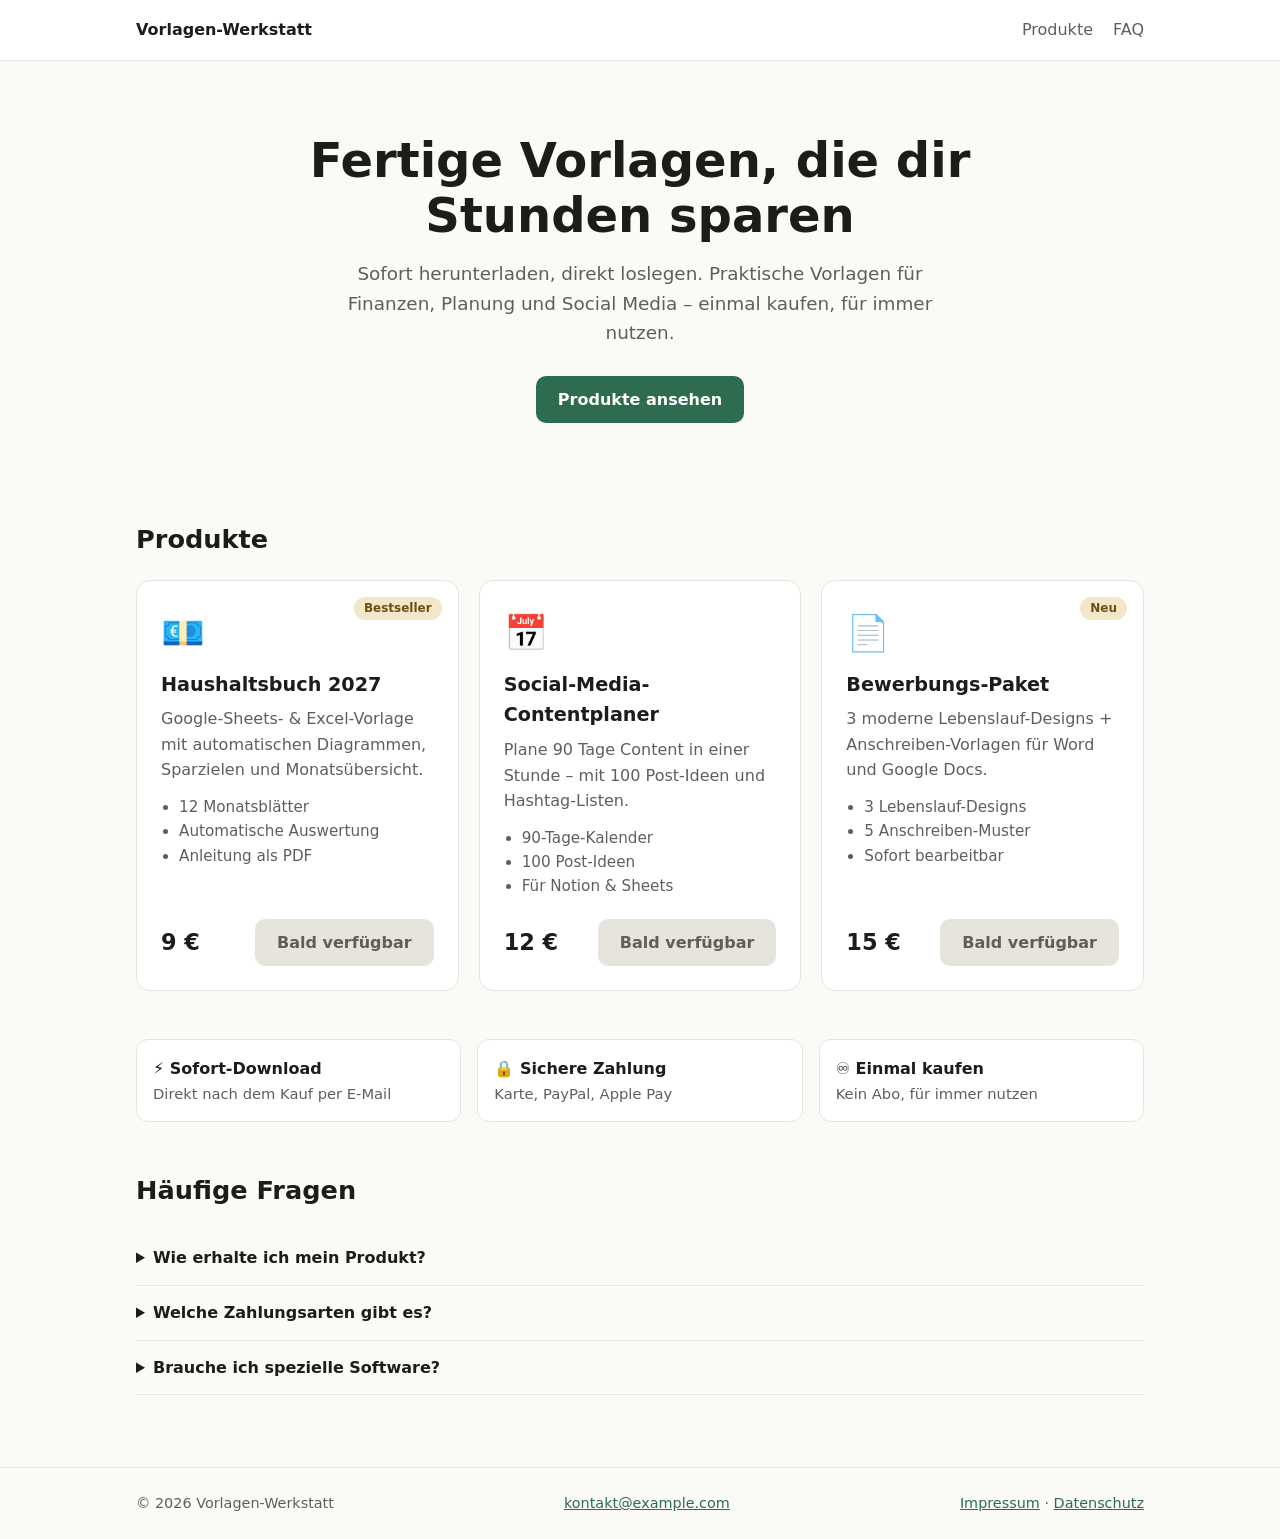
==== index.html @ 419aa128 "Digitalen Vorlagen-Shop mit Start-Anleitung anlegen Statische Verkaufsseite für digitale Produkte, k" ====
<!doctype html>
<html lang="de">
<head>
  <meta charset="utf-8">
  <meta name="viewport" content="width=device-width, initial-scale=1">
  <title>Shop</title>
  <meta name="description" content="Digitale Vorlagen zum Sofort-Download.">
  <link rel="stylesheet" href="assets/style.css">
</head>
<body>
  <header class="topbar">
    <div class="wrap topbar-inner">
      <a class="logo" href="./" data-shop="name">Shop</a>
      <nav><a href="#produkte">Produkte</a><a href="#faq">FAQ</a></nav>
    </div>
  </header>

  <main>
    <section class="hero">
      <div class="wrap">
        <h1 data-shop="headline"></h1>
        <p class="lead" data-shop="subline"></p>
        <a class="btn btn-primary" href="#produkte">Produkte ansehen</a>
      </div>
    </section>

    <section id="produkte" class="wrap">
      <h2>Produkte</h2>
      <div class="grid" id="product-grid"></div>
    </section>

    <section class="wrap trust">
      <div><strong>⚡ Sofort-Download</strong><span>Direkt nach dem Kauf per E-Mail</span></div>
      <div><strong>🔒 Sichere Zahlung</strong><span>Karte, PayPal, Apple Pay</span></div>
      <div><strong>♾️ Einmal kaufen</strong><span>Kein Abo, für immer nutzen</span></div>
    </section>

    <section id="faq" class="wrap">
      <h2>Häufige Fragen</h2>
      <div id="faq-list"></div>
    </section>
  </main>

  <footer class="footer">
    <div class="wrap footer-inner">
      <span>© <span id="year"></span> <span data-shop="name"></span></span>
      <span><a id="mail" href="#"></a></span>
      <span><a href="impressum.html">Impressum</a> · <a href="datenschutz.html">Datenschutz</a></span>
    </div>
  </footer>

  <script src="config.js"></script>
  <script src="assets/app.js"></script>
</body>
</html>
---- assets/style.css ----
:root {
  --bg: #fafaf7;
  --surface: #ffffff;
  --text: #1c1c1a;
  --muted: #5f5f5a;
  --border: #e6e4dc;
  --accent: #2f6b4f;
  --accent-text: #ffffff;
  --badge: #f2e7c9;
  --badge-text: #6b5210;
}
@media (prefers-color-scheme: dark) {
  :root {
    --bg: #141513;
    --surface: #1d1f1c;
    --text: #ecebe6;
    --muted: #a3a29b;
    --border: #2e302c;
    --accent: #6fbf95;
    --accent-text: #0f1a14;
    --badge: #3a3220;
    --badge-text: #f0d68a;
  }
}

* { box-sizing: border-box; }
html { scroll-behavior: smooth; }
body {
  margin: 0;
  background: var(--bg);
  color: var(--text);
  font: 16px/1.6 system-ui, -apple-system, "Segoe UI", Roboto, sans-serif;
}
a { color: var(--accent); }
.wrap { max-width: 1040px; margin: 0 auto; padding: 0 16px; }
.muted { color: var(--muted); }

.topbar { border-bottom: 1px solid var(--border); background: var(--surface); }
.topbar-inner { display: flex; justify-content: space-between; align-items: center; height: 60px; }
.logo { font-weight: 700; text-decoration: none; color: var(--text); }
.topbar nav a { margin-left: 20px; text-decoration: none; color: var(--muted); }

.hero { padding: 72px 0 48px; text-align: center; }
.hero h1 { font-size: clamp(1.9rem, 5vw, 3rem); line-height: 1.15; margin: 0 auto 16px; max-width: 760px; }
.lead { font-size: 1.15rem; color: var(--muted); max-width: 620px; margin: 0 auto 28px; }

h2 { font-size: 1.6rem; margin: 48px 0 20px; }

.grid { display: grid; grid-template-columns: repeat(auto-fill, minmax(280px, 1fr)); gap: 20px; }
.card {
  position: relative;
  display: flex; flex-direction: column;
  background: var(--surface);
  border: 1px solid var(--border);
  border-radius: 14px;
  padding: 24px;
}
.card h3 { margin: 8px 0 6px; font-size: 1.2rem; }
.card p { margin: 0 0 12px; }
.emoji { font-size: 2.2rem; }
.badge {
  position: absolute; top: 16px; right: 16px;
  background: var(--badge); color: var(--badge-text);
  font-size: .75rem; font-weight: 600; padding: 2px 10px; border-radius: 999px;
}
.features { padding-left: 18px; margin: 0 0 20px; color: var(--muted); font-size: .95rem; }
.card-foot { margin-top: auto; display: flex; justify-content: space-between; align-items: center; gap: 12px; }
.price { font-size: 1.4rem; font-weight: 700; }

.btn {
  display: inline-block; padding: 11px 22px; border-radius: 10px;
  font-weight: 600; text-decoration: none; border: 0;
}
.btn-primary { background: var(--accent); color: var(--accent-text); }
.btn-primary:hover { filter: brightness(1.08); }
.btn-disabled { background: var(--border); color: var(--muted); cursor: default; }

.trust {
  display: grid; grid-template-columns: repeat(auto-fit, minmax(200px, 1fr)); gap: 16px;
  margin-top: 48px;
}
.trust div { display: flex; flex-direction: column; padding: 16px; border: 1px solid var(--border); border-radius: 12px; background: var(--surface); }
.trust span { color: var(--muted); font-size: .92rem; }

.faq { border-bottom: 1px solid var(--border); padding: 14px 0; }
.faq summary { cursor: pointer; font-weight: 600; }
.faq p { margin: 8px 0 0; }

.footer { margin-top: 72px; border-top: 1px solid var(--border); padding: 24px 0; color: var(--muted); font-size: .9rem; }
.footer-inner { display: flex; flex-wrap: wrap; justify-content: space-between; gap: 12px; }

.legal { max-width: 760px; padding-top: 32px; padding-bottom: 32px; }
.legal .todo { background: var(--badge); color: var(--badge-text); padding: 1px 6px; border-radius: 4px; }
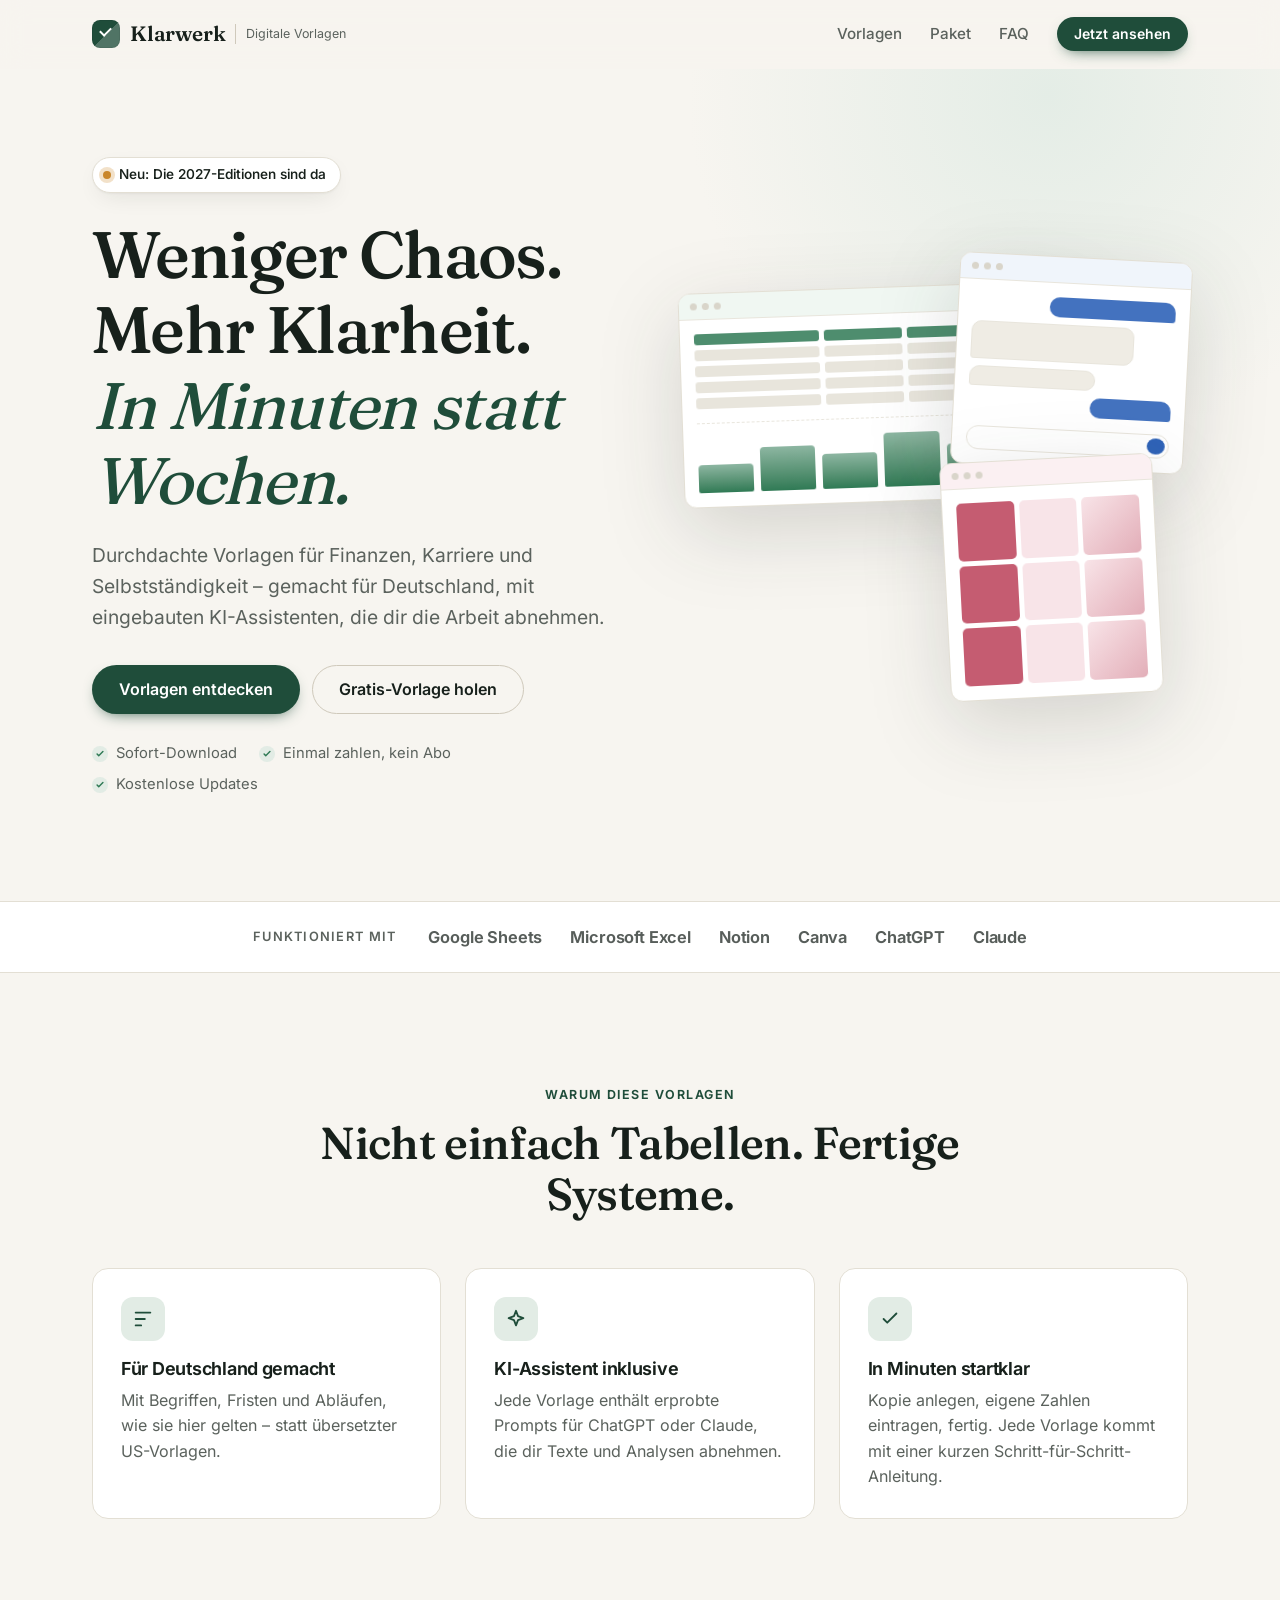
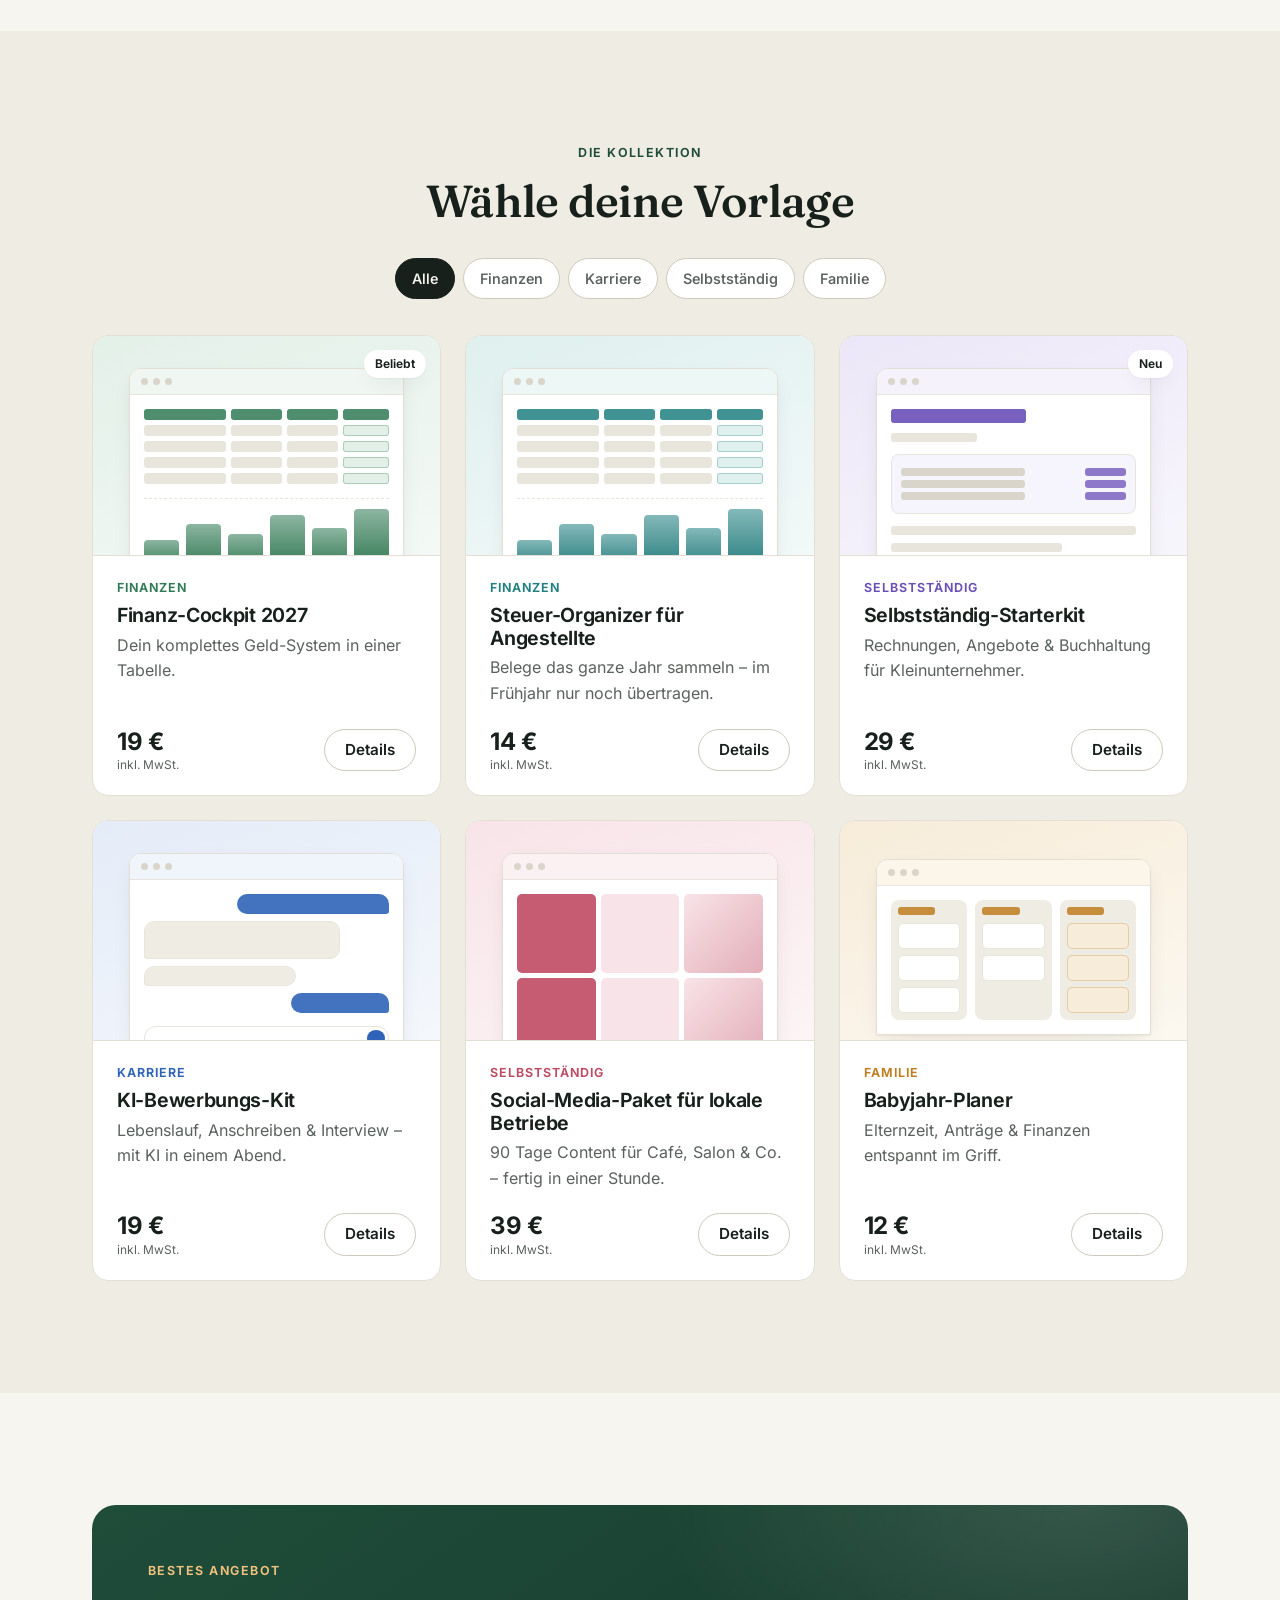
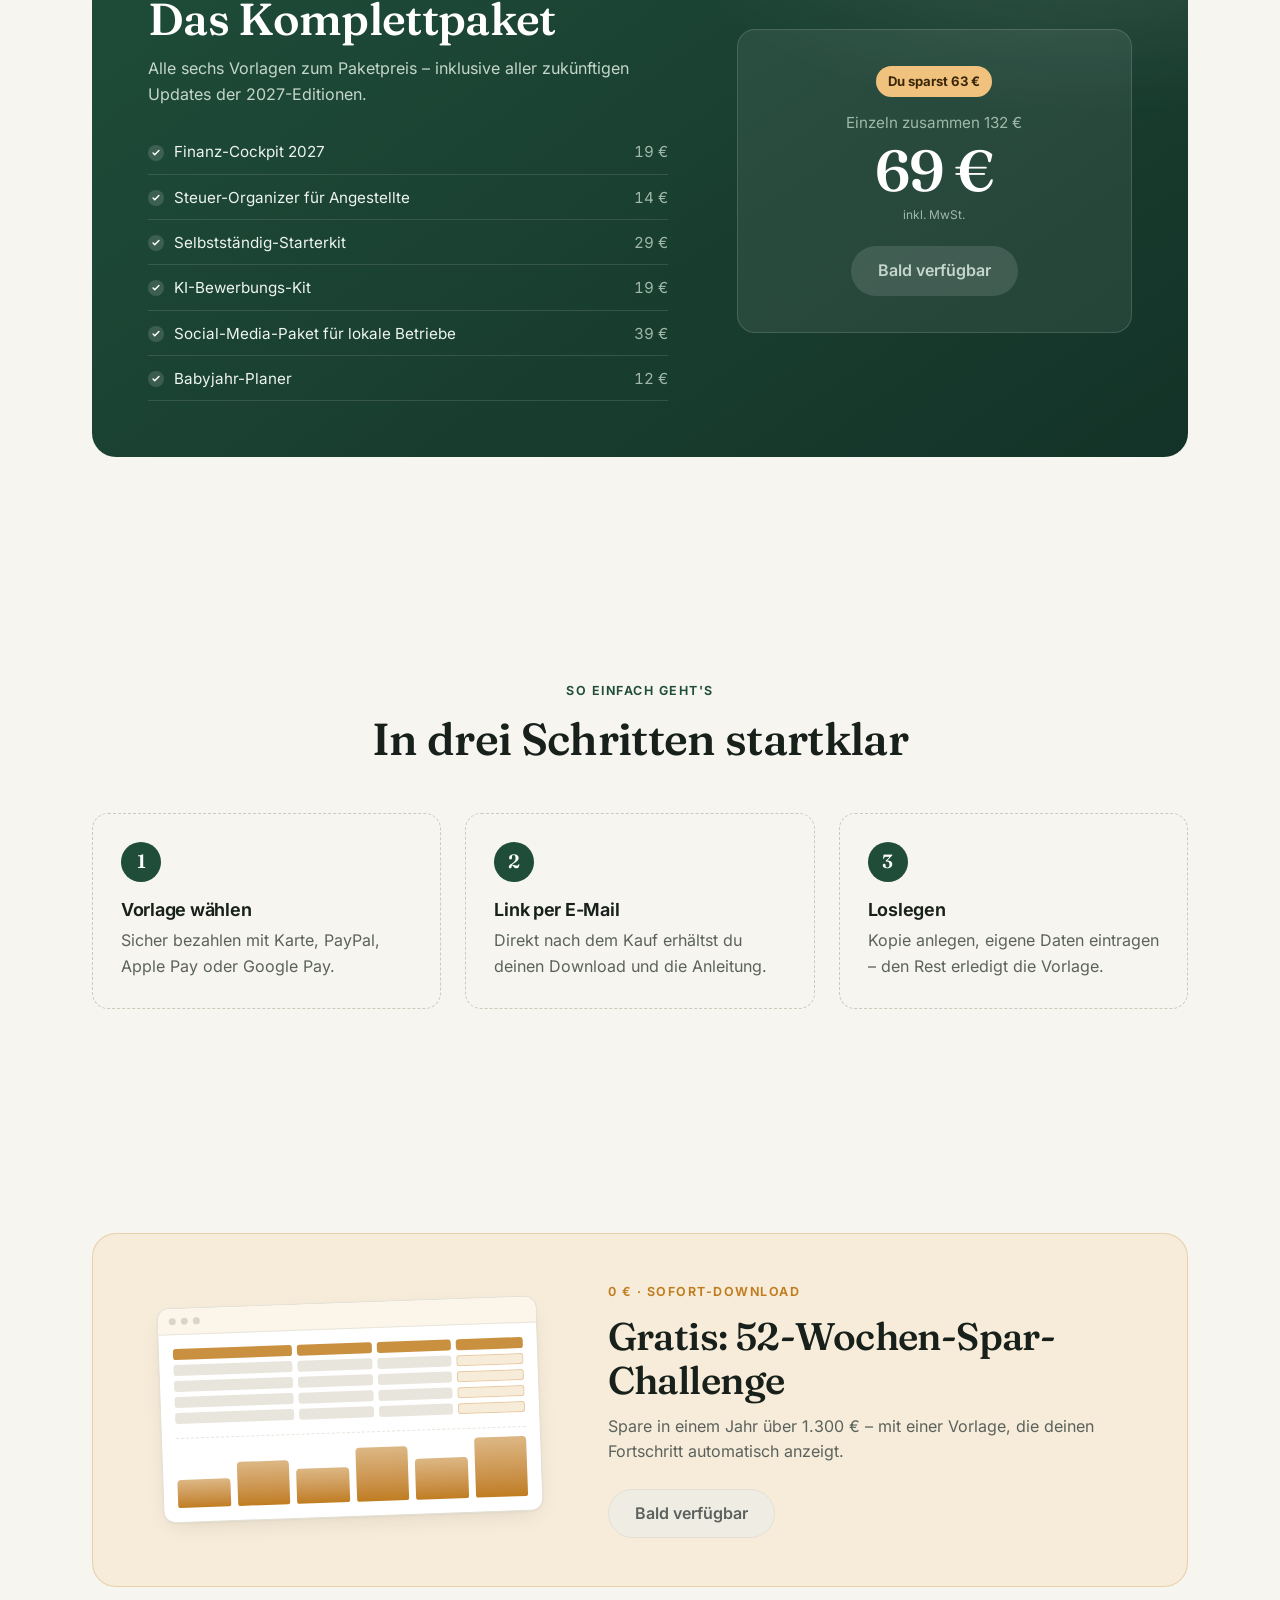
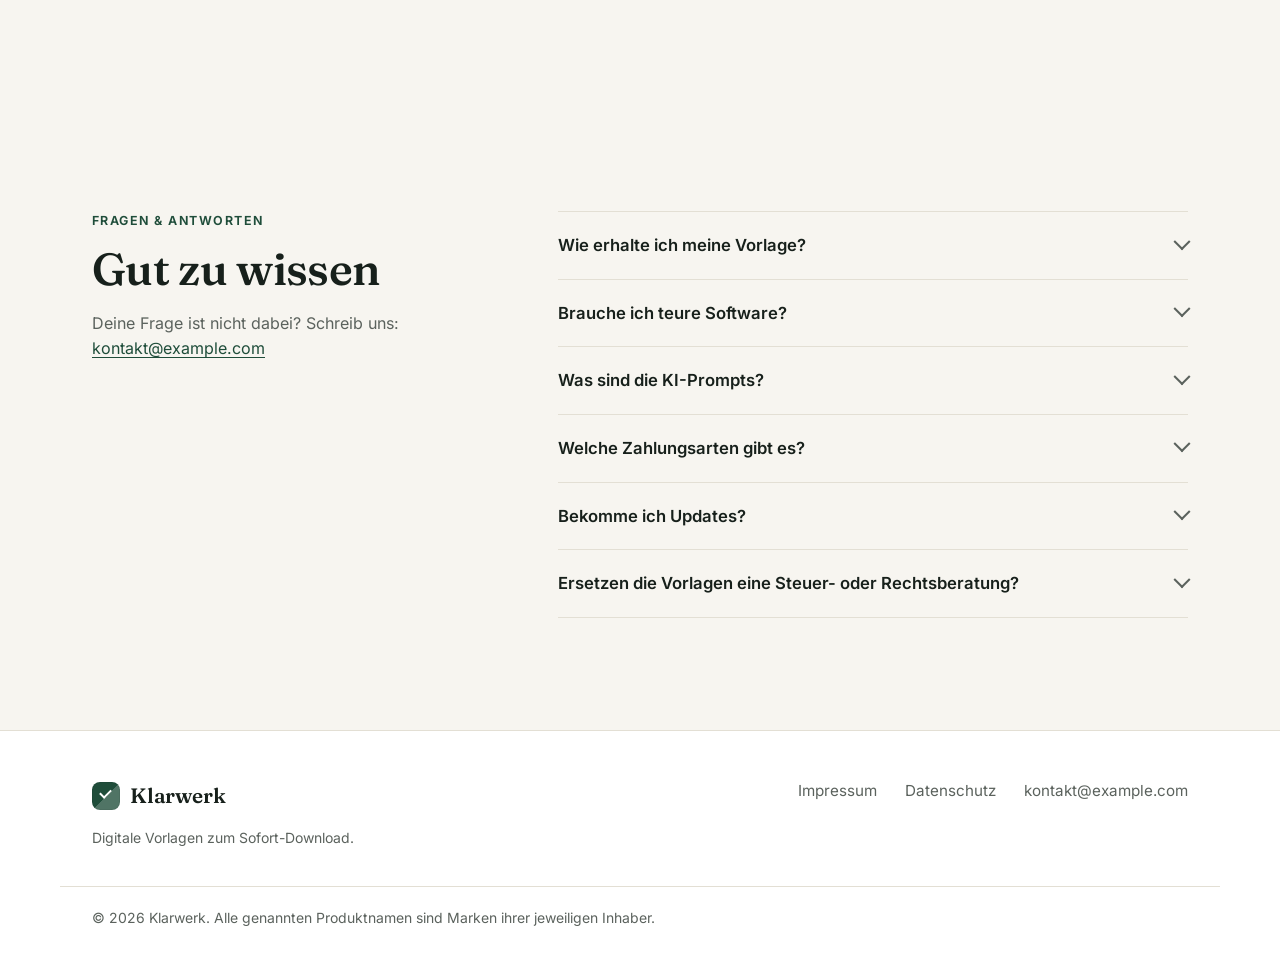
==== commit d2accc70: "Shop professionell überarbeiten, Produktlinie und Marketingstrategie ergänzen - Neues Design: eigene" ====
--- a/index.html
+++ b/index.html
@@ -3,51 +3,192 @@
 <head>
   <meta charset="utf-8">
   <meta name="viewport" content="width=device-width, initial-scale=1">
-  <title>Shop</title>
-  <meta name="description" content="Digitale Vorlagen zum Sofort-Download.">
+  <title>Klarwerk – Digitale Vorlagen</title>
+  <meta name="description" content="Durchdachte digitale Vorlagen für Finanzen, Karriere und Selbstständigkeit – gemacht für Deutschland, mit eingebauten KI-Assistenten. Sofort-Download.">
+  <meta name="theme-color" content="#1f4d3a">
+  <link rel="icon" href="assets/favicon.svg" type="image/svg+xml">
+  <link rel="preload" href="assets/fonts/inter.woff2" as="font" type="font/woff2" crossorigin>
+  <link rel="preload" href="assets/fonts/fraunces.woff2" as="font" type="font/woff2" crossorigin>
   <link rel="stylesheet" href="assets/style.css">
 </head>
 <body>
-  <header class="topbar">
+  <div id="config-error" class="config-error" hidden>
+    <strong>Hinweis:</strong> In <code>config.js</code> ist ein Tippfehler (z.&nbsp;B. ein fehlendes Komma oder Anführungszeichen).
+    Öffne die Datei und prüfe die zuletzt geänderte Stelle.
+  </div>
+
+  <header class="topbar" id="top">
     <div class="wrap topbar-inner">
-      <a class="logo" href="./" data-shop="name">Shop</a>
-      <nav><a href="#produkte">Produkte</a><a href="#faq">FAQ</a></nav>
+      <a class="brand" href="./">
+        <span class="brand-mark" aria-hidden="true"></span>
+        <span class="brand-name" data-shop="name">Shop</span>
+        <span class="brand-tag" data-shop="tagline"></span>
+      </a>
+      <nav class="nav" aria-label="Hauptnavigation">
+        <a href="#produkte">Vorlagen</a>
+        <a href="#paket">Paket</a>
+        <a href="#faq">FAQ</a>
+        <a class="btn btn-small btn-primary" href="#produkte">Jetzt ansehen</a>
+      </nav>
     </div>
   </header>
 
   <main>
+    <!-- Startbereich -->
     <section class="hero">
-      <div class="wrap">
-        <h1 data-shop="headline"></h1>
-        <p class="lead" data-shop="subline"></p>
-        <a class="btn btn-primary" href="#produkte">Produkte ansehen</a>
+      <div class="wrap hero-grid">
+        <div class="hero-copy">
+          <p class="eyebrow" id="hero-eyebrow"></p>
+          <h1><span id="hero-headline"></span> <em id="hero-accent"></em></h1>
+          <p class="lead" id="hero-subline"></p>
+          <div class="hero-ctas">
+            <a class="btn btn-primary btn-large" href="#produkte" id="hero-cta1"></a>
+            <a class="btn btn-ghost btn-large" href="#gratis" id="hero-cta2"></a>
+          </div>
+          <ul class="hero-points">
+            <li>Sofort-Download</li>
+            <li>Einmal zahlen, kein Abo</li>
+            <li>Kostenlose Updates</li>
+          </ul>
+        </div>
+        <div class="hero-visual" aria-hidden="true">
+          <div class="float float-a" data-mockup="sheet" data-color="green"></div>
+          <div class="float float-b" data-mockup="chat" data-color="blue"></div>
+          <div class="float float-c" data-mockup="social" data-color="rose"></div>
+        </div>
       </div>
     </section>
 
-    <section id="produkte" class="wrap">
-      <h2>Produkte</h2>
-      <div class="grid" id="product-grid"></div>
+    <!-- Funktioniert mit -->
+    <section class="works" aria-label="Kompatibilität">
+      <div class="wrap works-inner">
+        <span class="works-label">Funktioniert mit</span>
+        <ul class="works-list" id="works-list"></ul>
+      </div>
     </section>
 
-    <section class="wrap trust">
-      <div><strong>⚡ Sofort-Download</strong><span>Direkt nach dem Kauf per E-Mail</span></div>
-      <div><strong>🔒 Sichere Zahlung</strong><span>Karte, PayPal, Apple Pay</span></div>
-      <div><strong>♾️ Einmal kaufen</strong><span>Kein Abo, für immer nutzen</span></div>
+    <!-- Vorteile -->
+    <section class="section">
+      <div class="wrap">
+        <div class="section-head">
+          <p class="kicker">Warum diese Vorlagen</p>
+          <h2>Nicht einfach Tabellen. Fertige Systeme.</h2>
+        </div>
+        <div class="benefits">
+          <article class="benefit">
+            <div class="benefit-icon" aria-hidden="true">
+              <svg viewBox="0 0 24 24"><path d="M4 5h16M4 12h10M4 19h6" /></svg>
+            </div>
+            <h3>Für Deutschland gemacht</h3>
+            <p>Mit Begriffen, Fristen und Abläufen, wie sie hier gelten – statt übersetzter US-Vorlagen.</p>
+          </article>
+          <article class="benefit">
+            <div class="benefit-icon" aria-hidden="true">
+              <svg viewBox="0 0 24 24"><path d="M12 3l2.2 5.8L20 11l-5.8 2.2L12 19l-2.2-5.8L4 11l5.8-2.2z" /></svg>
+            </div>
+            <h3>KI-Assistent inklusive</h3>
+            <p>Jede Vorlage enthält erprobte Prompts für ChatGPT oder Claude, die dir Texte und Analysen abnehmen.</p>
+          </article>
+          <article class="benefit">
+            <div class="benefit-icon" aria-hidden="true">
+              <svg viewBox="0 0 24 24"><path d="M5 12l4 4L19 6" /></svg>
+            </div>
+            <h3>In Minuten startklar</h3>
+            <p>Kopie anlegen, eigene Zahlen eintragen, fertig. Jede Vorlage kommt mit einer kurzen Schritt-für-Schritt-Anleitung.</p>
+          </article>
+        </div>
+      </div>
     </section>
 
-    <section id="faq" class="wrap">
-      <h2>Häufige Fragen</h2>
-      <div id="faq-list"></div>
+    <!-- Produkte -->
+    <section class="section section-alt" id="produkte">
+      <div class="wrap">
+        <div class="section-head">
+          <p class="kicker">Die Kollektion</p>
+          <h2>Wähle deine Vorlage</h2>
+        </div>
+        <div class="filters" id="filters" role="tablist" aria-label="Kategorien"></div>
+        <div class="products" id="product-grid"></div>
+      </div>
+    </section>
+
+    <!-- Paket -->
+    <section class="section" id="paket">
+      <div class="wrap">
+        <div class="bundle" id="bundle"></div>
+      </div>
+    </section>
+
+    <!-- So funktioniert's -->
+    <section class="section">
+      <div class="wrap">
+        <div class="section-head">
+          <p class="kicker">So einfach geht's</p>
+          <h2>In drei Schritten startklar</h2>
+        </div>
+        <ol class="steps">
+          <li><span class="step-num">1</span><h3>Vorlage wählen</h3><p>Sicher bezahlen mit Karte, PayPal, Apple Pay oder Google Pay.</p></li>
+          <li><span class="step-num">2</span><h3>Link per E-Mail</h3><p>Direkt nach dem Kauf erhältst du deinen Download und die Anleitung.</p></li>
+          <li><span class="step-num">3</span><h3>Loslegen</h3><p>Kopie anlegen, eigene Daten eintragen – den Rest erledigt die Vorlage.</p></li>
+        </ol>
+      </div>
+    </section>
+
+    <!-- Kundenstimmen (nur sichtbar, wenn welche eingetragen sind) -->
+    <section class="section section-alt" id="stimmen" hidden>
+      <div class="wrap">
+        <div class="section-head">
+          <p class="kicker">Kundenstimmen</p>
+          <h2>Was Käuferinnen und Käufer sagen</h2>
+        </div>
+        <div class="testimonials" id="testimonials"></div>
+      </div>
+    </section>
+
+    <!-- Gratis-Vorlage -->
+    <section class="section" id="gratis">
+      <div class="wrap">
+        <div class="freebie" id="freebie"></div>
+      </div>
+    </section>
+
+    <!-- FAQ -->
+    <section class="section" id="faq">
+      <div class="wrap faq-wrap">
+        <div class="section-head section-head-left">
+          <p class="kicker">Fragen & Antworten</p>
+          <h2>Gut zu wissen</h2>
+          <p class="muted">Deine Frage ist nicht dabei? Schreib uns: <a class="mail-link" href="#"></a></p>
+        </div>
+        <div class="faq-list" id="faq-list"></div>
+      </div>
     </section>
   </main>
 
   <footer class="footer">
     <div class="wrap footer-inner">
-      <span>© <span id="year"></span> <span data-shop="name"></span></span>
-      <span><a id="mail" href="#"></a></span>
-      <span><a href="impressum.html">Impressum</a> · <a href="datenschutz.html">Datenschutz</a></span>
+      <div>
+        <a class="brand" href="./">
+          <span class="brand-mark" aria-hidden="true"></span>
+          <span class="brand-name" data-shop="name"></span>
+        </a>
+        <p class="muted small">Digitale Vorlagen zum Sofort-Download.</p>
+      </div>
+      <nav class="footer-links" aria-label="Rechtliches">
+        <a href="impressum.html">Impressum</a>
+        <a href="datenschutz.html">Datenschutz</a>
+        <a class="mail-link" href="#"></a>
+      </nav>
+    </div>
+    <div class="wrap footer-bottom small muted">
+      © <span id="year"></span> <span data-shop="name"></span>. Alle genannten Produktnamen sind Marken ihrer jeweiligen Inhaber.
     </div>
   </footer>
+
+  <!-- Produktdetails -->
+  <dialog class="modal" id="modal" aria-labelledby="modal-title">
+    <div class="modal-inner" id="modal-content"></div>
+  </dialog>
 
   <script src="config.js"></script>
   <script src="assets/app.js"></script>
--- a/assets/style.css
+++ b/assets/style.css
@@ -1,93 +1,587 @@
+/* ============================================================
+   Schriften (lokal eingebunden – keine Verbindung zu Google)
+   ============================================================ */
+@font-face {
+  font-family: "Inter";
+  src: url("fonts/inter.woff2") format("woff2");
+  font-weight: 100 900;
+  font-style: normal;
+  font-display: swap;
+}
+@font-face {
+  font-family: "Fraunces";
+  src: url("fonts/fraunces.woff2") format("woff2");
+  font-weight: 100 900;
+  font-style: normal;
+  font-display: swap;
+}
+
+/* ============================================================
+   Farben
+   ============================================================ */
 :root {
-  --bg: #fafaf7;
+  --bg: #f7f5f0;
+  --bg-alt: #efece4;
   --surface: #ffffff;
-  --text: #1c1c1a;
-  --muted: #5f5f5a;
-  --border: #e6e4dc;
-  --accent: #2f6b4f;
+  --text: #17201b;
+  --muted: #5b625d;
+  --border: #e3dfd4;
+  --border-strong: #cfc9bb;
+  --accent: #1f4d3a;
+  --accent-hover: #173c2d;
   --accent-text: #ffffff;
-  --badge: #f2e7c9;
-  --badge-text: #6b5210;
-}
+  --accent-soft: #e2ece5;
+  --highlight: #c9862b;
+  --shadow: 0 1px 2px rgba(23, 32, 27, .04), 0 8px 24px -8px rgba(23, 32, 27, .12);
+  --shadow-lg: 0 2px 4px rgba(23, 32, 27, .04), 0 24px 48px -16px rgba(23, 32, 27, .22);
+  --radius: 16px;
+  --radius-sm: 10px;
+  --mock-bg: #ffffff;
+  --mock-line: #e8e5dc;
+  --mock-ink: #d9d5ca;
+
+  --green: #2f7a55;   --green-soft: #e3f0e8;
+  --blue: #2f63b8;    --blue-soft: #e4ecf8;
+  --amber: #c07d1f;   --amber-soft: #f7ecd9;
+  --rose: #bf4b62;    --rose-soft: #f8e4e8;
+  --violet: #6a4fb8;  --violet-soft: #ece7f8;
+  --teal: #1f7f80;    --teal-soft: #dff0ef;
+
+  color-scheme: light;
+}
+
 @media (prefers-color-scheme: dark) {
   :root {
-    --bg: #141513;
-    --surface: #1d1f1c;
-    --text: #ecebe6;
-    --muted: #a3a29b;
-    --border: #2e302c;
-    --accent: #6fbf95;
-    --accent-text: #0f1a14;
-    --badge: #3a3220;
-    --badge-text: #f0d68a;
+    --bg: #111513;
+    --bg-alt: #161b18;
+    --surface: #1b211e;
+    --text: #ebeee9;
+    --muted: #a2aaa4;
+    --border: #2a322d;
+    --border-strong: #3a443e;
+    --accent: #7cc9a0;
+    --accent-hover: #95d6b2;
+    --accent-text: #0d1a13;
+    --accent-soft: #1f2e26;
+    --highlight: #e0a650;
+    --shadow: 0 1px 2px rgba(0, 0, 0, .3), 0 8px 24px -8px rgba(0, 0, 0, .5);
+    --shadow-lg: 0 2px 4px rgba(0, 0, 0, .3), 0 24px 48px -16px rgba(0, 0, 0, .7);
+    --mock-bg: #222925;
+    --mock-line: #2f3833;
+    --mock-ink: #3b4640;
+
+    --green: #6cc497;   --green-soft: #1d2e25;
+    --blue: #7da6ec;    --blue-soft: #1c2536;
+    --amber: #e3ad5c;   --amber-soft: #302717;
+    --rose: #eb8c9f;    --rose-soft: #341f24;
+    --violet: #a894ea;  --violet-soft: #26203a;
+    --teal: #6cc9c9;    --teal-soft: #19302f;
+
+    color-scheme: dark;
   }
 }
 
-* { box-sizing: border-box; }
-html { scroll-behavior: smooth; }
+.c-green  { --c: var(--green);  --c-soft: var(--green-soft); }
+.c-blue   { --c: var(--blue);   --c-soft: var(--blue-soft); }
+.c-amber  { --c: var(--amber);  --c-soft: var(--amber-soft); }
+.c-rose   { --c: var(--rose);   --c-soft: var(--rose-soft); }
+.c-violet { --c: var(--violet); --c-soft: var(--violet-soft); }
+.c-teal   { --c: var(--teal);   --c-soft: var(--teal-soft); }
+
+/* ============================================================
+   Grundlagen
+   ============================================================ */
+*, *::before, *::after { box-sizing: border-box; }
+html { scroll-behavior: smooth; scroll-padding-top: 80px; -webkit-text-size-adjust: 100%; }
 body {
   margin: 0;
   background: var(--bg);
   color: var(--text);
-  font: 16px/1.6 system-ui, -apple-system, "Segoe UI", Roboto, sans-serif;
-}
-a { color: var(--accent); }
-.wrap { max-width: 1040px; margin: 0 auto; padding: 0 16px; }
+  font-family: "Inter", system-ui, -apple-system, "Segoe UI", Roboto, sans-serif;
+  font-size: 16px;
+  line-height: 1.6;
+  -webkit-font-smoothing: antialiased;
+  text-rendering: optimizeLegibility;
+}
+h1, h2, h3 { line-height: 1.15; margin: 0; letter-spacing: -0.015em; }
+h1, h2 { font-family: "Fraunces", Georgia, "Times New Roman", serif; font-weight: 560; }
+h3 { font-size: 1.12rem; font-weight: 650; }
+p { margin: 0; }
+a { color: var(--accent); text-underline-offset: 3px; }
+img, svg { display: block; max-width: 100%; }
+button { font: inherit; color: inherit; }
+[hidden] { display: none !important; }
+:focus-visible { outline: 2px solid var(--accent); outline-offset: 3px; border-radius: 6px; }
+
+.wrap { width: 100%; max-width: 1160px; margin: 0 auto; padding: 0 16px; }
+@media (min-width: 720px) { .wrap { padding: 0 32px; } }
 .muted { color: var(--muted); }
-
-.topbar { border-bottom: 1px solid var(--border); background: var(--surface); }
-.topbar-inner { display: flex; justify-content: space-between; align-items: center; height: 60px; }
-.logo { font-weight: 700; text-decoration: none; color: var(--text); }
-.topbar nav a { margin-left: 20px; text-decoration: none; color: var(--muted); }
-
-.hero { padding: 72px 0 48px; text-align: center; }
-.hero h1 { font-size: clamp(1.9rem, 5vw, 3rem); line-height: 1.15; margin: 0 auto 16px; max-width: 760px; }
-.lead { font-size: 1.15rem; color: var(--muted); max-width: 620px; margin: 0 auto 28px; }
-
-h2 { font-size: 1.6rem; margin: 48px 0 20px; }
-
-.grid { display: grid; grid-template-columns: repeat(auto-fill, minmax(280px, 1fr)); gap: 20px; }
-.card {
+.small { font-size: .875rem; }
+
+.kicker {
+  font-size: .78rem;
+  font-weight: 650;
+  letter-spacing: .12em;
+  text-transform: uppercase;
+  color: var(--accent);
+  margin-bottom: 12px;
+}
+
+/* ============================================================
+   Buttons
+   ============================================================ */
+.btn {
+  display: inline-flex;
+  align-items: center;
+  justify-content: center;
+  gap: 8px;
+  padding: 11px 20px;
+  border-radius: 999px;
+  border: 1px solid transparent;
+  font-weight: 600;
+  font-size: .95rem;
+  line-height: 1.2;
+  text-decoration: none;
+  cursor: pointer;
+  white-space: nowrap;
+  transition: background-color .15s, border-color .15s, transform .15s, box-shadow .15s;
+}
+.btn-small { padding: 8px 16px; font-size: .875rem; }
+.btn-large { padding: 14px 26px; font-size: 1rem; }
+.btn-primary { background: var(--accent); color: var(--accent-text); box-shadow: 0 6px 16px -8px var(--accent); }
+.btn-primary:hover { background: var(--accent-hover); transform: translateY(-1px); }
+.btn-ghost { background: transparent; color: var(--text); border-color: var(--border-strong); }
+.btn-ghost:hover { border-color: var(--text); }
+.btn-light { background: #ffffff; color: #173c2d; }
+.btn-light:hover { background: #f1f5f2; transform: translateY(-1px); }
+.btn-disabled { background: var(--bg-alt); color: var(--muted); border-color: var(--border); cursor: not-allowed; box-shadow: none; }
+
+/* ============================================================
+   Hinweis bei Tippfehler in config.js
+   ============================================================ */
+.config-error {
+  background: #fdecec;
+  color: #7a1c1c;
+  border-bottom: 1px solid #f2b8b8;
+  padding: 12px 16px;
+  font-size: .92rem;
+  text-align: center;
+}
+.config-error ul { text-align: left; max-width: 720px; margin: 8px auto 0; }
+
+/* ============================================================
+   Kopfzeile
+   ============================================================ */
+.topbar {
+  position: sticky;
+  top: 0;
+  z-index: 20;
+  background: color-mix(in srgb, var(--bg) 82%, transparent);
+  -webkit-backdrop-filter: saturate(1.4) blur(14px);
+  backdrop-filter: saturate(1.4) blur(14px);
+  border-bottom: 1px solid transparent;
+  transition: border-color .2s;
+}
+.topbar.scrolled { border-bottom-color: var(--border); }
+.topbar-inner { display: flex; align-items: center; justify-content: space-between; height: 68px; gap: 16px; }
+
+.brand { display: inline-flex; align-items: center; gap: 10px; text-decoration: none; color: var(--text); min-width: 0; }
+.brand-mark {
+  width: 28px; height: 28px; flex: none;
+  border-radius: 8px;
+  background:
+    linear-gradient(135deg, transparent 50%, rgba(255,255,255,.22) 50%),
+    var(--accent);
+  box-shadow: inset 0 0 0 1px rgba(0,0,0,.06);
   position: relative;
+}
+.brand-mark::after {
+  content: "";
+  position: absolute; left: 8px; top: 7px;
+  width: 11px; height: 7px;
+  border-left: 2.5px solid var(--accent-text);
+  border-bottom: 2.5px solid var(--accent-text);
+  transform: rotate(-45deg);
+}
+.brand-name { font-family: "Fraunces", Georgia, serif; font-size: 1.3rem; font-weight: 600; letter-spacing: -0.01em; }
+.brand-tag {
+  font-size: .78rem; color: var(--muted);
+  padding-left: 10px; border-left: 1px solid var(--border-strong);
+  white-space: nowrap;
+}
+
+.nav { display: flex; align-items: center; gap: 28px; }
+.nav a:not(.btn) { color: var(--muted); text-decoration: none; font-weight: 500; font-size: .95rem; }
+.nav a:not(.btn):hover { color: var(--text); }
+@media (max-width: 760px) {
+  .nav a:not(.btn), .brand-tag { display: none; }
+}
+
+/* ============================================================
+   Startbereich
+   ============================================================ */
+.hero { position: relative; padding: 56px 0 72px; overflow: hidden; }
+.hero::before {
+  content: "";
+  position: absolute; inset: -40% -10% auto auto;
+  width: 720px; height: 720px;
+  background: radial-gradient(closest-side, var(--accent-soft), transparent);
+  opacity: .9;
+  pointer-events: none;
+}
+.hero-grid { position: relative; display: grid; gap: 48px; align-items: center; }
+@media (min-width: 960px) {
+  .hero { padding: 88px 0 104px; }
+  .hero-grid { grid-template-columns: 1.05fr 1fr; gap: 56px; }
+}
+
+.eyebrow {
+  display: inline-flex; align-items: center; gap: 8px;
+  padding: 6px 14px 6px 10px;
+  border-radius: 999px;
+  background: var(--surface);
+  border: 1px solid var(--border);
+  font-size: .85rem; font-weight: 550;
+  margin-bottom: 24px;
+  box-shadow: var(--shadow);
+}
+.eyebrow::before {
+  content: "";
+  width: 8px; height: 8px; border-radius: 50%;
+  background: var(--highlight);
+  box-shadow: 0 0 0 4px color-mix(in srgb, var(--highlight) 25%, transparent);
+}
+.hero h1 { font-size: clamp(2.4rem, 6.2vw, 4.1rem); font-weight: 540; letter-spacing: -0.025em; }
+.hero h1 em { display: block; font-style: italic; font-weight: 420; color: var(--accent); }
+.lead { font-size: clamp(1.05rem, 1.6vw, 1.2rem); color: var(--muted); margin-top: 22px; max-width: 560px; }
+.hero-ctas { display: flex; flex-wrap: wrap; gap: 12px; margin-top: 32px; }
+.hero-points { display: flex; flex-wrap: wrap; gap: 8px 22px; list-style: none; padding: 0; margin: 28px 0 0; color: var(--muted); font-size: .92rem; }
+.hero-points li { display: inline-flex; align-items: center; gap: 8px; }
+.hero-points li::before {
+  content: "";
+  width: 16px; height: 16px; border-radius: 50%;
+  background: var(--accent-soft) no-repeat center / 10px;
+  background-image: url("data:image/svg+xml,%3Csvg xmlns='http://www.w3.org/2000/svg' viewBox='0 0 24 24' fill='none' stroke='%232f7a55' stroke-width='3.5' stroke-linecap='round' stroke-linejoin='round'%3E%3Cpath d='M5 12l4 4L19 6'/%3E%3C/svg%3E");
+}
+
+.hero-visual { position: relative; height: 380px; }
+@media (min-width: 560px) { .hero-visual { height: 440px; } }
+.float { position: absolute; filter: drop-shadow(0 24px 40px rgba(23, 32, 27, .16)); }
+.float .mock { box-shadow: none; }
+.float-a { left: 0; top: 30px; width: 78%; transform: rotate(-2deg); }
+.float-b { right: 0; top: 0; width: 46%; transform: rotate(3deg); }
+.float-c { right: 6%; bottom: 0; width: 42%; transform: rotate(-3deg); }
+@media (prefers-reduced-motion: no-preference) {
+  .float { animation: bob 7s ease-in-out infinite; }
+  .float-b { animation-delay: -2.3s; }
+  .float-c { animation-delay: -4.6s; }
+  @keyframes bob { 50% { translate: 0 -8px; } }
+}
+
+/* ============================================================
+   Gezeichnete Produktvorschauen
+   ============================================================ */
+.mock {
+  --c: var(--green); --c-soft: var(--green-soft);
+  background: var(--mock-bg);
+  border: 1px solid var(--border);
+  border-radius: 12px;
+  overflow: hidden;
+  box-shadow: var(--shadow);
+  width: 100%;
+}
+.mock.c-green  { --c: var(--green);  --c-soft: var(--green-soft); }
+.mock.c-blue   { --c: var(--blue);   --c-soft: var(--blue-soft); }
+.mock.c-amber  { --c: var(--amber);  --c-soft: var(--amber-soft); }
+.mock.c-rose   { --c: var(--rose);   --c-soft: var(--rose-soft); }
+.mock.c-violet { --c: var(--violet); --c-soft: var(--violet-soft); }
+.mock.c-teal   { --c: var(--teal);   --c-soft: var(--teal-soft); }
+
+.mock-bar { display: flex; gap: 5px; padding: 9px 11px; border-bottom: 1px solid var(--mock-line); background: color-mix(in srgb, var(--c-soft) 55%, var(--mock-bg)); }
+.mock-bar i { width: 7px; height: 7px; border-radius: 50%; background: var(--mock-ink); }
+.mock-body { padding: 14px; }
+
+/* Tabelle */
+.mock-table { display: grid; grid-template-columns: 1.6fr 1fr 1fr .9fr; gap: 5px; }
+.mock-table span { height: 11px; border-radius: 3px; background: var(--mock-line); }
+.mock-table span.head { background: var(--c); opacity: .85; }
+.mock-table span.num { background: var(--c-soft); box-shadow: inset 0 0 0 1px color-mix(in srgb, var(--c) 30%, transparent); }
+.mock-chart { display: flex; align-items: flex-end; gap: 7px; height: 70px; margin-top: 14px; padding-top: 6px; border-top: 1px dashed var(--mock-line); }
+.mock-chart span { flex: 1; border-radius: 4px 4px 2px 2px; background: linear-gradient(to top, var(--c), color-mix(in srgb, var(--c) 55%, var(--mock-bg))); }
+
+/* Dokument */
+.mock-doc .line { height: 9px; border-radius: 3px; background: var(--mock-line); margin-bottom: 8px; }
+.mock-doc .line.title { width: 55%; height: 14px; background: var(--c); opacity: .9; margin-bottom: 10px; }
+.mock-doc .line.short { width: 35%; }
+.mock-doc .line.medium { width: 70%; }
+.mock-doc-box { border: 1px solid var(--mock-line); border-radius: 8px; padding: 9px; margin: 12px 0; background: color-mix(in srgb, var(--c-soft) 45%, var(--mock-bg)); }
+.doc-row { display: flex; justify-content: space-between; gap: 10px; margin: 4px 0; }
+.doc-row span { height: 8px; border-radius: 3px; background: var(--mock-ink); width: 55%; }
+.doc-row span.num { width: 18%; background: var(--c); opacity: .75; }
+
+/* Board */
+.mock-cols { display: grid; grid-template-columns: repeat(3, 1fr); gap: 8px; }
+.mock-cols .col { display: flex; flex-direction: column; gap: 6px; padding: 7px; background: var(--bg-alt); border-radius: 8px; min-height: 120px; }
+.col-head { height: 8px; width: 60%; border-radius: 3px; background: var(--c); opacity: .85; margin-bottom: 2px; }
+.card-mini { height: 26px; border-radius: 5px; background: var(--mock-bg); border: 1px solid var(--mock-line); }
+.card-mini.done { background: var(--c-soft); border-color: color-mix(in srgb, var(--c) 30%, transparent); }
+
+/* Social */
+.mock-grid { display: grid; grid-template-columns: repeat(3, 1fr); gap: 5px; }
+.mock-grid .tile { aspect-ratio: 1; border-radius: 5px; }
+.mock-grid .t0 { background: var(--c); opacity: .9; }
+.mock-grid .t1 { background: var(--c-soft); }
+.mock-grid .t2 { background: linear-gradient(135deg, var(--c-soft), color-mix(in srgb, var(--c) 45%, var(--mock-bg))); }
+
+/* Chat */
+.mock-chat .mock-body { display: flex; flex-direction: column; gap: 7px; }
+.bubble { height: 20px; width: 62%; border-radius: 10px; }
+.bubble.me { align-self: flex-end; background: var(--c); opacity: .9; border-bottom-right-radius: 3px; }
+.bubble.ai { background: var(--bg-alt); border: 1px solid var(--mock-line); border-bottom-left-radius: 3px; }
+.bubble.long { height: 38px; width: 80%; }
+.bubble.short { width: 40%; }
+.chat-input { margin-top: 6px; height: 24px; border-radius: 999px; border: 1px solid var(--mock-line); display: flex; justify-content: flex-end; padding: 3px; }
+.chat-input span { width: 18px; border-radius: 50%; background: var(--c); }
+
+/* ============================================================
+   "Funktioniert mit"
+   ============================================================ */
+.works { border-block: 1px solid var(--border); background: var(--surface); }
+.works-inner { display: flex; flex-wrap: wrap; align-items: center; justify-content: center; gap: 14px 32px; padding-block: 22px; }
+.works-label { font-size: .8rem; font-weight: 600; letter-spacing: .1em; text-transform: uppercase; color: var(--muted); }
+.works-list { display: flex; flex-wrap: wrap; justify-content: center; gap: 10px 28px; list-style: none; margin: 0; padding: 0; }
+.works-list li { font-weight: 650; color: var(--text); opacity: .72; font-size: 1.02rem; letter-spacing: -0.01em; }
+
+/* ============================================================
+   Abschnitte
+   ============================================================ */
+.section { padding: 80px 0; }
+@media (min-width: 960px) { .section { padding: 112px 0; } }
+.section-alt { background: var(--bg-alt); }
+.section-head { max-width: 640px; margin: 0 auto 48px; text-align: center; }
+.section-head h2 { font-size: clamp(1.9rem, 4vw, 2.8rem); }
+.section-head-left { text-align: left; margin: 0; }
+.section-head-left .muted { margin-top: 16px; }
+
+/* Vorteile */
+.benefits { display: grid; gap: 20px; }
+@media (min-width: 820px) { .benefits { grid-template-columns: repeat(3, 1fr); gap: 24px; } }
+.benefit { background: var(--surface); border: 1px solid var(--border); border-radius: var(--radius); padding: 28px; }
+.benefit h3 { margin: 18px 0 8px; }
+.benefit p { color: var(--muted); }
+.benefit-icon { width: 44px; height: 44px; border-radius: 12px; background: var(--accent-soft); display: grid; place-items: center; }
+.benefit-icon svg { width: 22px; height: 22px; fill: none; stroke: var(--accent); stroke-width: 2; stroke-linecap: round; stroke-linejoin: round; }
+
+/* Filter */
+.filters { display: flex; flex-wrap: wrap; justify-content: center; gap: 8px; margin: -16px 0 36px; }
+.filter {
+  padding: 8px 16px; border-radius: 999px;
+  border: 1px solid var(--border-strong); background: var(--surface);
+  color: var(--muted); font-weight: 550; font-size: .9rem; cursor: pointer;
+  transition: all .15s;
+}
+.filter:hover { color: var(--text); border-color: var(--text); }
+.filter.active { background: var(--text); border-color: var(--text); color: var(--bg); }
+
+/* Produktkarten */
+.products { display: grid; gap: 24px; grid-template-columns: repeat(auto-fill, minmax(min(100%, 320px), 1fr)); }
+.product {
   display: flex; flex-direction: column;
   background: var(--surface);
   border: 1px solid var(--border);
-  border-radius: 14px;
-  padding: 24px;
-}
-.card h3 { margin: 8px 0 6px; font-size: 1.2rem; }
-.card p { margin: 0 0 12px; }
-.emoji { font-size: 2.2rem; }
+  border-radius: var(--radius);
+  overflow: hidden;
+  transition: transform .2s, box-shadow .2s, border-color .2s;
+}
+.product:hover { transform: translateY(-3px); box-shadow: var(--shadow-lg); border-color: var(--border-strong); }
+.product-visual {
+  position: relative;
+  display: block; width: 100%;
+  padding: 32px 36px 0;
+  background: linear-gradient(160deg, var(--c-soft), color-mix(in srgb, var(--c-soft) 40%, var(--surface)));
+  border: 0; border-bottom: 1px solid var(--border);
+  cursor: pointer;
+  height: 220px;
+  overflow: hidden;
+  text-align: left;
+}
+.product-visual .mock { border-bottom-left-radius: 0; border-bottom-right-radius: 0; transition: transform .3s; }
+.product:hover .product-visual .mock { transform: translateY(-4px); }
 .badge {
-  position: absolute; top: 16px; right: 16px;
-  background: var(--badge); color: var(--badge-text);
-  font-size: .75rem; font-weight: 600; padding: 2px 10px; border-radius: 999px;
-}
-.features { padding-left: 18px; margin: 0 0 20px; color: var(--muted); font-size: .95rem; }
-.card-foot { margin-top: auto; display: flex; justify-content: space-between; align-items: center; gap: 12px; }
-.price { font-size: 1.4rem; font-weight: 700; }
-
-.btn {
-  display: inline-block; padding: 11px 22px; border-radius: 10px;
-  font-weight: 600; text-decoration: none; border: 0;
-}
-.btn-primary { background: var(--accent); color: var(--accent-text); }
-.btn-primary:hover { filter: brightness(1.08); }
-.btn-disabled { background: var(--border); color: var(--muted); cursor: default; }
-
-.trust {
-  display: grid; grid-template-columns: repeat(auto-fit, minmax(200px, 1fr)); gap: 16px;
-  margin-top: 48px;
-}
-.trust div { display: flex; flex-direction: column; padding: 16px; border: 1px solid var(--border); border-radius: 12px; background: var(--surface); }
-.trust span { color: var(--muted); font-size: .92rem; }
-
-.faq { border-bottom: 1px solid var(--border); padding: 14px 0; }
-.faq summary { cursor: pointer; font-weight: 600; }
-.faq p { margin: 8px 0 0; }
-
-.footer { margin-top: 72px; border-top: 1px solid var(--border); padding: 24px 0; color: var(--muted); font-size: .9rem; }
-.footer-inner { display: flex; flex-wrap: wrap; justify-content: space-between; gap: 12px; }
-
-.legal { max-width: 760px; padding-top: 32px; padding-bottom: 32px; }
-.legal .todo { background: var(--badge); color: var(--badge-text); padding: 1px 6px; border-radius: 4px; }
+  position: absolute; top: 14px; right: 14px;
+  padding: 4px 11px; border-radius: 999px;
+  background: var(--surface); color: var(--text);
+  font-size: .75rem; font-weight: 650;
+  box-shadow: var(--shadow);
+}
+.product-body { display: flex; flex-direction: column; flex: 1; padding: 22px 24px 24px; }
+.product-cat { font-size: .78rem; font-weight: 650; letter-spacing: .08em; text-transform: uppercase; color: var(--c); margin-bottom: 6px; }
+.product-body h3 { font-size: 1.22rem; margin-bottom: 6px; }
+.product-foot { display: flex; align-items: center; justify-content: space-between; gap: 12px; margin-top: auto; padding-top: 22px; }
+.price-box { display: flex; flex-direction: column; line-height: 1.1; }
+.price { font-size: 1.5rem; font-weight: 700; letter-spacing: -0.02em; }
+.price-note { font-size: .75rem; color: var(--muted); margin-top: 3px; }
+
+/* Paket */
+.bundle {
+  position: relative;
+  display: grid; gap: 36px;
+  padding: 40px 28px;
+  border-radius: 24px;
+  background:
+    radial-gradient(600px 300px at 90% 0%, rgba(255,255,255,.12), transparent 70%),
+    linear-gradient(145deg, #1f4d3a, #143328);
+  color: #eef4f0;
+  overflow: hidden;
+}
+@media (min-width: 900px) { .bundle { grid-template-columns: 1.4fr 1fr; padding: 56px; align-items: center; } }
+.bundle h2 { font-size: clamp(2rem, 4vw, 2.8rem); color: #ffffff; }
+.kicker-light { color: #f1c27d; }
+.bundle-text { color: #c5d6cc; margin-top: 12px; max-width: 520px; }
+.bundle-list { list-style: none; padding: 0; margin: 24px 0 0; display: grid; gap: 2px; max-width: 520px; }
+.bundle-list li { display: flex; justify-content: space-between; gap: 16px; padding: 9px 0; border-bottom: 1px solid rgba(255,255,255,.12); font-size: .95rem; }
+.bundle-list li span:first-child { display: flex; align-items: center; gap: 10px; }
+.bundle-list li span:first-child::before {
+  content: ""; flex: none; width: 16px; height: 16px; border-radius: 50%;
+  background: rgba(255,255,255,.14) no-repeat center / 10px;
+  background-image: url("data:image/svg+xml,%3Csvg xmlns='http://www.w3.org/2000/svg' viewBox='0 0 24 24' fill='none' stroke='%23ffffff' stroke-width='3.5' stroke-linecap='round' stroke-linejoin='round'%3E%3Cpath d='M5 12l4 4L19 6'/%3E%3C/svg%3E");
+}
+.bundle-item-price { color: #9fb8aa; font-variant-numeric: tabular-nums; }
+.bundle-offer {
+  display: flex; flex-direction: column; align-items: flex-start;
+  padding: 28px; border-radius: 18px;
+  background: rgba(255,255,255,.07);
+  border: 1px solid rgba(255,255,255,.14);
+}
+@media (min-width: 900px) { .bundle-offer { align-items: center; text-align: center; padding: 36px; } }
+.save-pill { display: inline-block; padding: 5px 12px; border-radius: 999px; background: #f1c27d; color: #3a2708; font-size: .82rem; font-weight: 700; }
+.bundle-compare { color: #9fb8aa; margin-top: 14px; font-size: .95rem; }
+.bundle-price { font-family: "Fraunces", Georgia, serif; font-size: 3.6rem; font-weight: 560; line-height: 1; margin-top: 6px; color: #ffffff; letter-spacing: -0.03em; }
+.price-note-light { color: #9fb8aa; margin: 6px 0 22px; }
+.bundle .btn-disabled { background: rgba(255,255,255,.12); color: #c5d6cc; border-color: transparent; }
+
+/* Schritte */
+.steps { list-style: none; padding: 0; margin: 0; display: grid; gap: 20px; counter-reset: none; }
+@media (min-width: 820px) { .steps { grid-template-columns: repeat(3, 1fr); gap: 24px; } }
+.steps li { position: relative; padding: 28px; border-radius: var(--radius); border: 1px dashed var(--border-strong); }
+.step-num {
+  display: inline-grid; place-items: center;
+  width: 40px; height: 40px; border-radius: 50%;
+  background: var(--accent); color: var(--accent-text);
+  font-family: "Fraunces", Georgia, serif; font-size: 1.2rem; font-weight: 600;
+  margin-bottom: 18px;
+}
+.steps h3 { margin-bottom: 8px; }
+.steps p { color: var(--muted); }
+
+/* Kundenstimmen */
+.testimonials { display: grid; gap: 20px; grid-template-columns: repeat(auto-fill, minmax(min(100%, 300px), 1fr)); }
+.testimonial { margin: 0; padding: 28px; background: var(--surface); border: 1px solid var(--border); border-radius: var(--radius); }
+.testimonial blockquote { margin: 0 0 16px; font-family: "Fraunces", Georgia, serif; font-size: 1.15rem; line-height: 1.45; }
+.testimonial figcaption { font-size: .9rem; }
+
+/* Gratis-Vorlage */
+.freebie {
+  display: grid; gap: 32px; align-items: center;
+  padding: 32px 24px;
+  border-radius: 24px;
+  background: var(--amber-soft);
+  border: 1px solid color-mix(in srgb, var(--amber) 25%, transparent);
+}
+@media (min-width: 860px) { .freebie { grid-template-columns: 1fr 1.3fr; padding: 48px 56px; gap: 56px; } }
+.freebie-visual { max-width: 380px; width: 100%; margin: 0 auto; transform: rotate(-2deg); }
+.freebie h2 { font-size: clamp(1.7rem, 3.4vw, 2.4rem); margin-bottom: 12px; }
+.freebie .kicker { color: var(--amber); }
+.freebie .muted { margin-bottom: 24px; max-width: 520px; }
+
+/* FAQ */
+.faq-wrap { display: grid; gap: 40px; }
+@media (min-width: 900px) { .faq-wrap { grid-template-columns: 1fr 1.6fr; gap: 72px; } }
+.faq { border-bottom: 1px solid var(--border); }
+.faq:first-child { border-top: 1px solid var(--border); }
+.faq summary {
+  display: flex; justify-content: space-between; align-items: center; gap: 16px;
+  padding: 20px 0;
+  cursor: pointer; list-style: none;
+  font-weight: 600; font-size: 1.04rem;
+}
+.faq summary::-webkit-details-marker { display: none; }
+.faq summary::after {
+  content: ""; flex: none;
+  width: 12px; height: 12px;
+  border-right: 2px solid var(--muted); border-bottom: 2px solid var(--muted);
+  transform: rotate(45deg) translate(-3px, -3px);
+  transition: transform .2s;
+}
+.faq[open] summary::after { transform: rotate(-135deg) translate(-3px, -3px); }
+.faq p { padding: 0 0 22px; max-width: 640px; }
+
+/* Fußzeile */
+.footer { border-top: 1px solid var(--border); padding: 48px 0 28px; background: var(--surface); }
+.footer-inner { display: flex; flex-wrap: wrap; justify-content: space-between; gap: 24px; }
+.footer-inner .small { margin-top: 10px; }
+.footer-links { display: flex; flex-wrap: wrap; gap: 12px 28px; align-items: flex-start; }
+.footer-links a { color: var(--muted); text-decoration: none; font-size: .95rem; }
+.footer-links a:hover { color: var(--text); }
+.footer-bottom { margin-top: 36px; padding-top: 20px; border-top: 1px solid var(--border); }
+
+/* ============================================================
+   Produktdetails (Dialog)
+   ============================================================ */
+.modal {
+  width: min(880px, calc(100% - 24px));
+  max-height: calc(100dvh - 24px);
+  padding: 0;
+  border: 1px solid var(--border);
+  border-radius: 22px;
+  background: var(--surface);
+  color: var(--text);
+  box-shadow: var(--shadow-lg);
+  overflow: auto;
+}
+.modal::backdrop { background: rgba(10, 16, 12, .55); -webkit-backdrop-filter: blur(4px); backdrop-filter: blur(4px); }
+@media (prefers-reduced-motion: no-preference) {
+  .modal[open] { animation: pop .22s ease-out; }
+  @keyframes pop { from { opacity: 0; transform: translateY(12px) scale(.98); } }
+}
+.modal-inner { position: relative; display: grid; }
+@media (min-width: 760px) { .modal-inner { grid-template-columns: 1fr 1.25fr; } }
+.modal-close {
+  position: absolute; top: 12px; right: 12px; z-index: 2;
+  width: 38px; height: 38px; border-radius: 50%;
+  border: 1px solid var(--border); background: var(--surface);
+  font-size: 1.5rem; line-height: 1; cursor: pointer;
+}
+.modal-close:hover { border-color: var(--text); }
+.modal-visual { padding: 40px 32px; background: linear-gradient(160deg, var(--c-soft), color-mix(in srgb, var(--c-soft) 40%, var(--surface))); display: grid; place-items: center; }
+.modal-visual .mock { max-width: 320px; }
+@media (max-width: 759px) {
+  .modal-visual { padding: 28px 24px; }
+  .modal-visual .mock { max-width: 220px; }
+}
+.modal-body h2:focus { outline: none; }
+.modal-body { padding: 36px 28px 28px; }
+@media (min-width: 760px) { .modal-body { padding: 44px 40px 36px; } }
+.modal-body h2 { font-size: 1.9rem; margin-bottom: 12px; padding-right: 32px; }
+.modal-sub { font-size: .95rem; margin: 24px 0 10px; }
+.check-list { list-style: none; padding: 0; margin: 0; display: grid; gap: 8px; }
+.check-list li { position: relative; padding-left: 28px; }
+.check-list li::before {
+  content: ""; position: absolute; left: 0; top: 4px;
+  width: 18px; height: 18px; border-radius: 50%;
+  background: var(--accent-soft) no-repeat center / 11px;
+  background-image: url("data:image/svg+xml,%3Csvg xmlns='http://www.w3.org/2000/svg' viewBox='0 0 24 24' fill='none' stroke='%232f7a55' stroke-width='3.5' stroke-linecap='round' stroke-linejoin='round'%3E%3Cpath d='M5 12l4 4L19 6'/%3E%3C/svg%3E");
+}
+.formats { display: flex; flex-wrap: wrap; gap: 6px; margin-top: 22px; }
+.chip { padding: 4px 10px; border-radius: 6px; background: var(--bg-alt); border: 1px solid var(--border); font-size: .8rem; font-weight: 550; color: var(--muted); }
+.modal-foot { display: flex; flex-wrap: wrap; align-items: center; justify-content: space-between; gap: 16px; margin-top: 28px; padding-top: 22px; border-top: 1px solid var(--border); }
+.modal-foot .price { font-size: 1.9rem; }
+
+/* ============================================================
+   Rechtliche Seiten
+   ============================================================ */
+.legal { max-width: 760px; padding-top: 48px; padding-bottom: 80px; }
+.legal h1 { font-size: clamp(2rem, 5vw, 2.8rem); margin-bottom: 20px; }
+.legal h2 { font-family: "Inter", system-ui, sans-serif; font-size: 1.15rem; font-weight: 650; margin: 32px 0 8px; }
+.legal p { margin-bottom: 12px; }
+.legal .todo { background: var(--amber-soft); color: var(--text); padding: 1px 6px; border-radius: 4px; box-shadow: inset 0 0 0 1px color-mix(in srgb, var(--amber) 40%, transparent); }
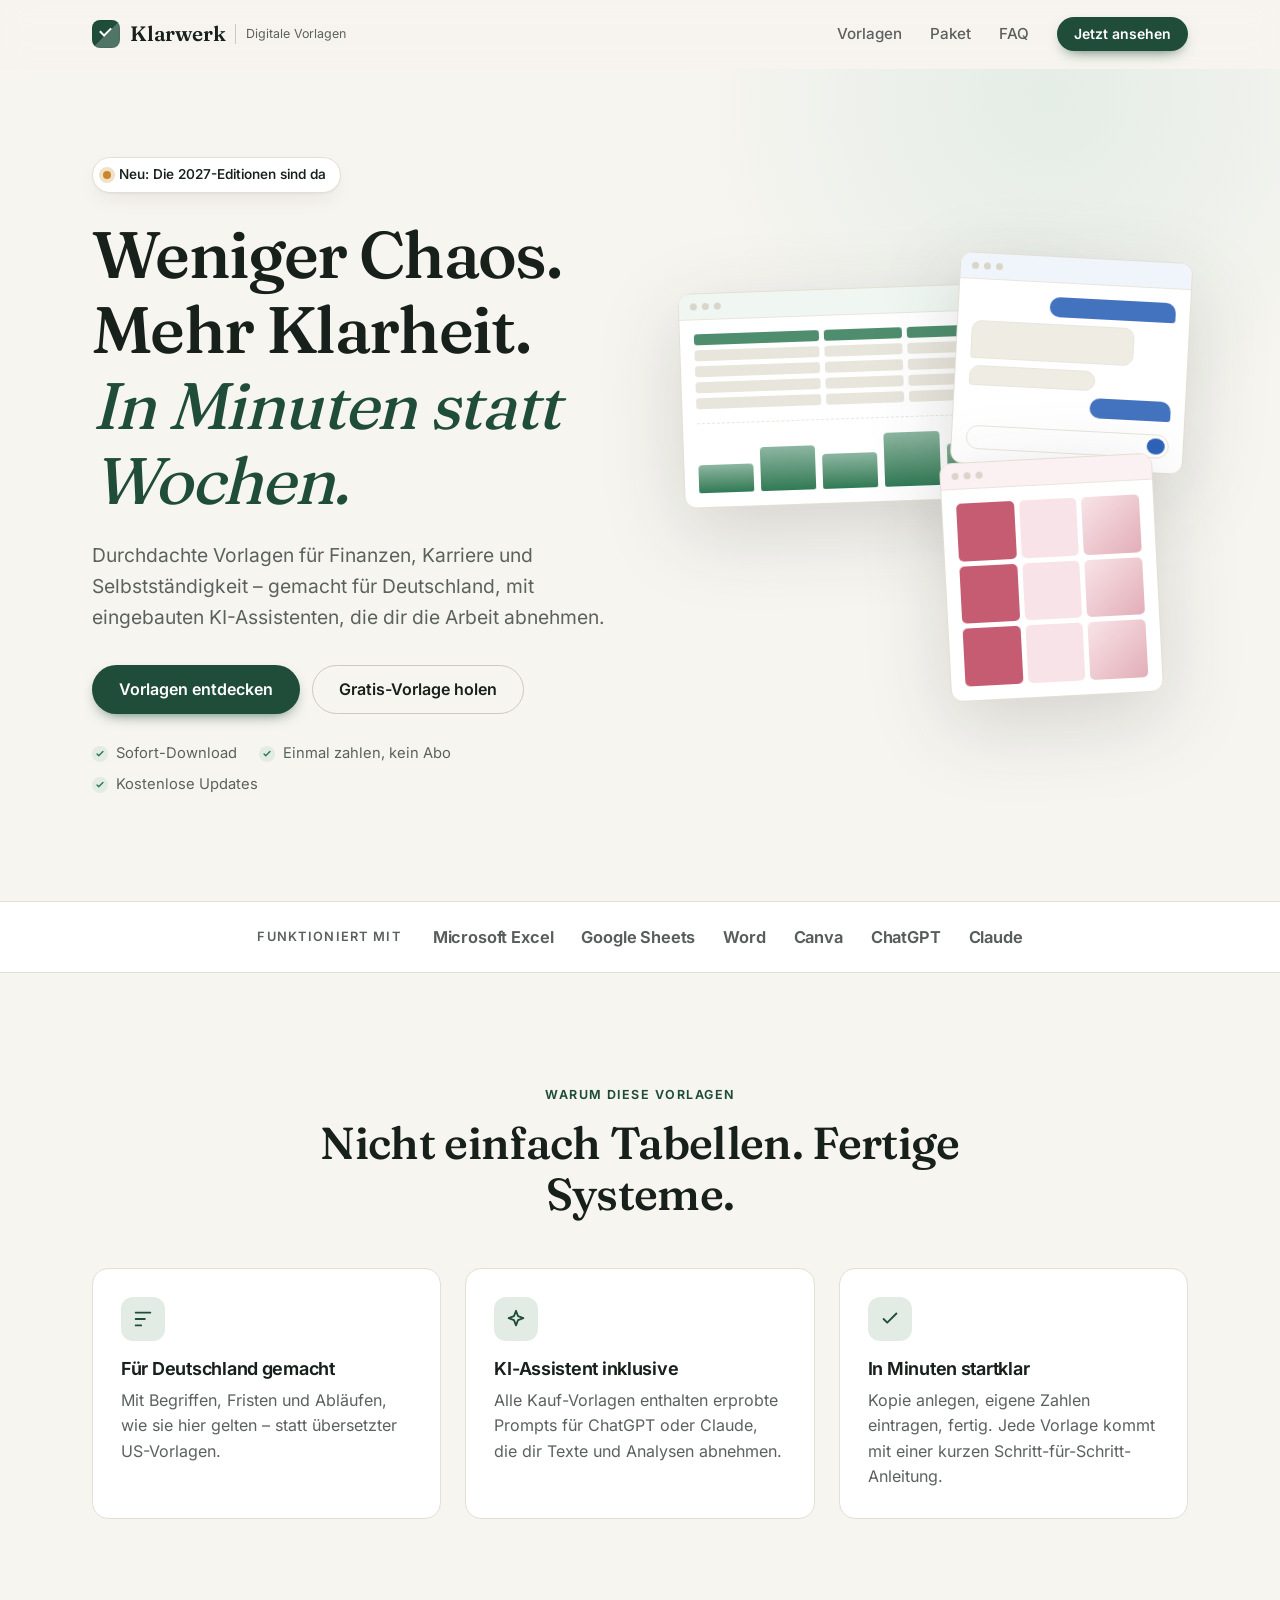
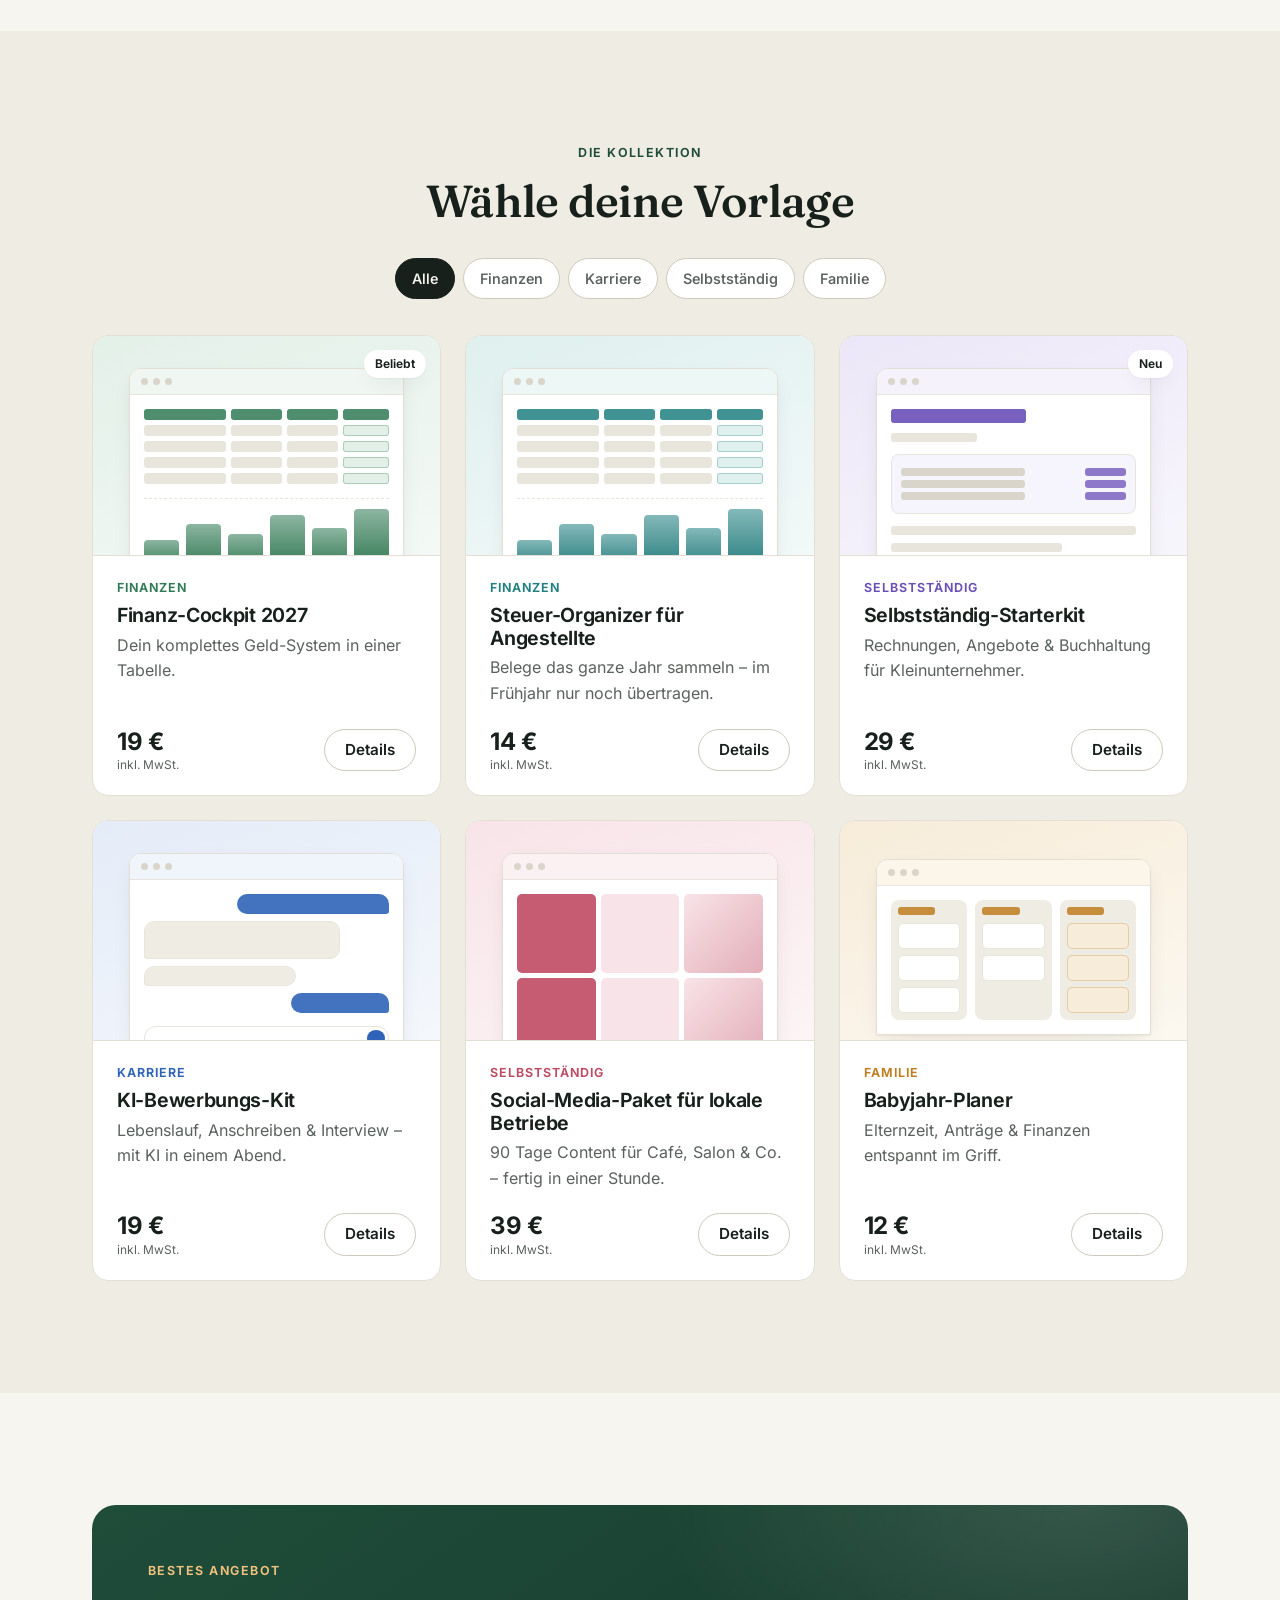
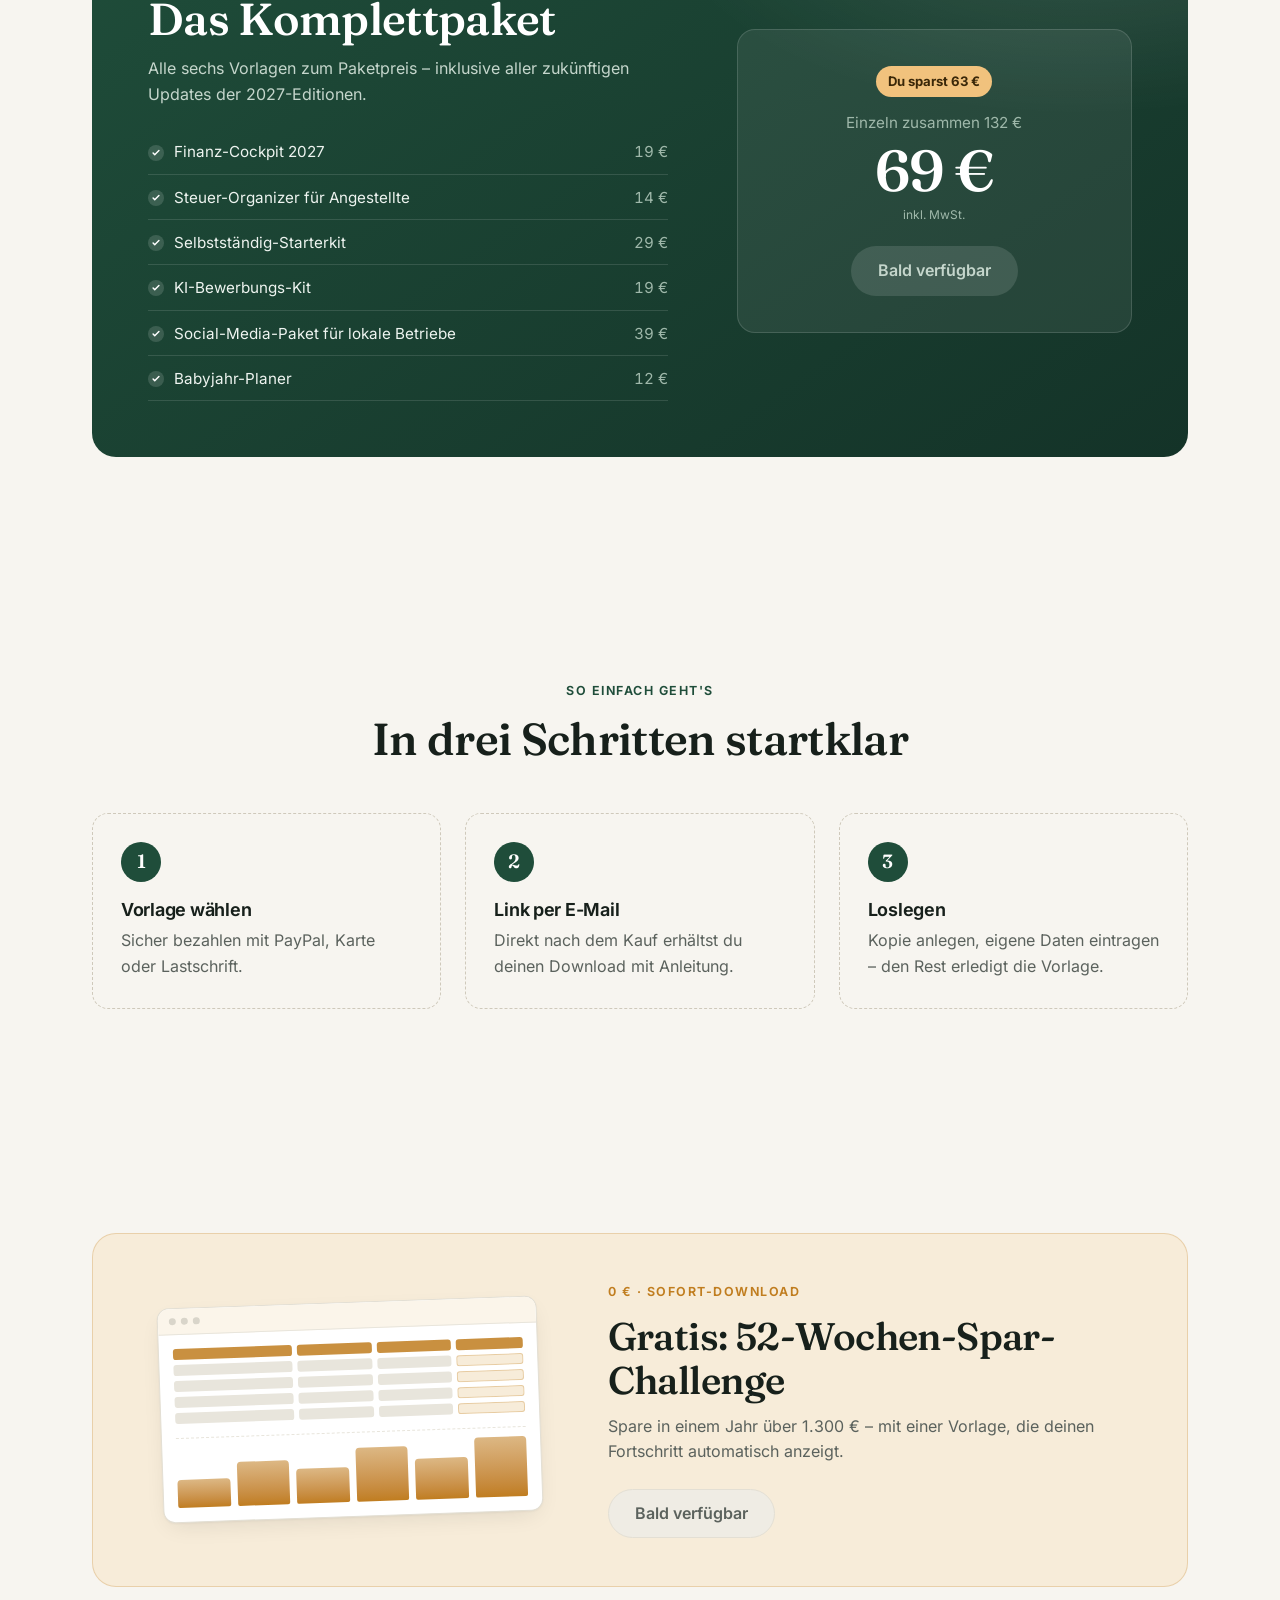
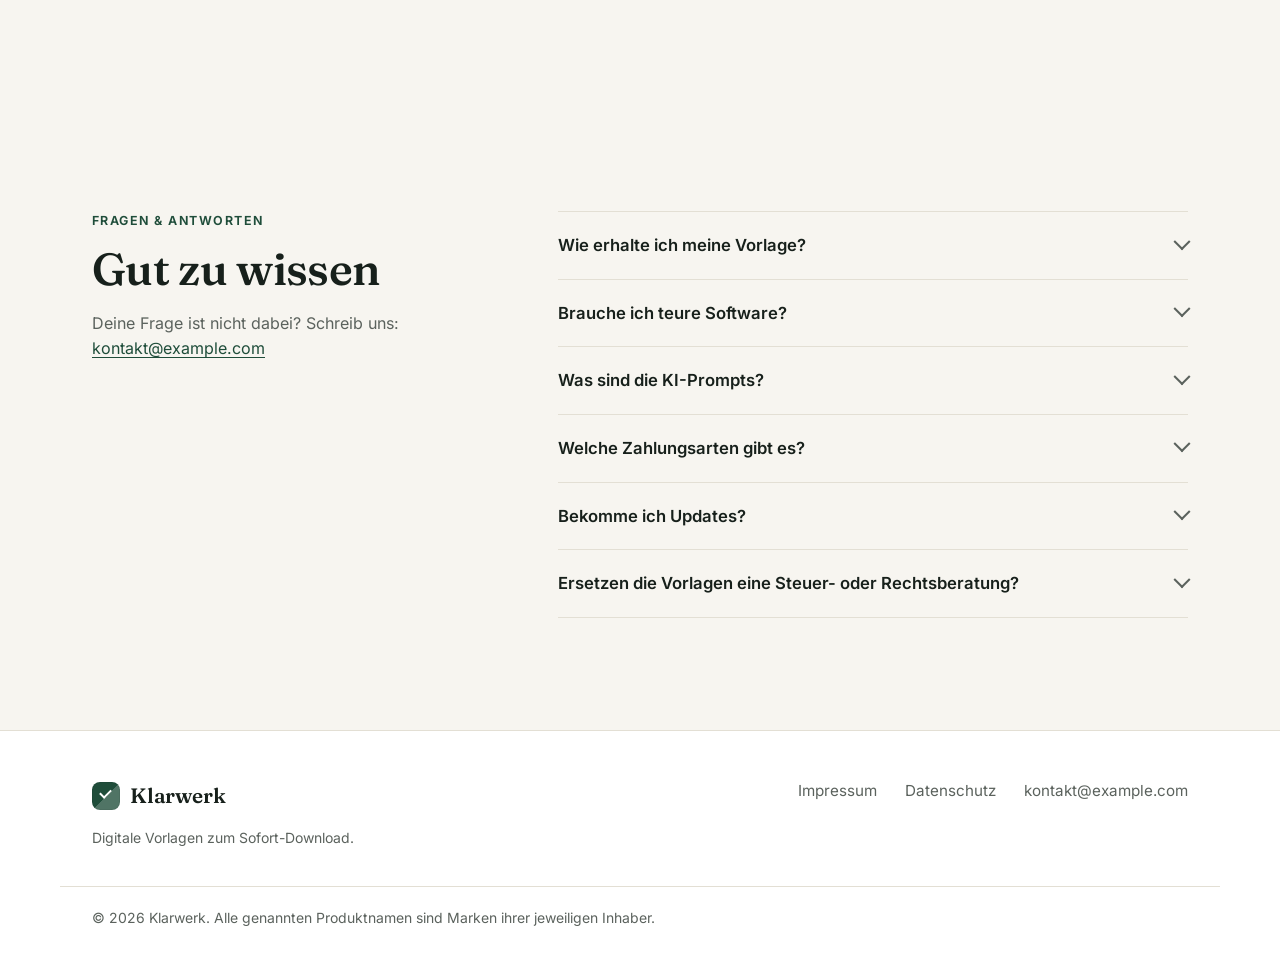
==== commit cc2c973b: "Auf Digistore24 umstellen, Produktbeschreibungen an fertige Produkte anpassen - Verkauf über Digisto" ====
--- a/index.html
+++ b/index.html
@@ -87,7 +87,7 @@
               <svg viewBox="0 0 24 24"><path d="M12 3l2.2 5.8L20 11l-5.8 2.2L12 19l-2.2-5.8L4 11l5.8-2.2z" /></svg>
             </div>
             <h3>KI-Assistent inklusive</h3>
-            <p>Jede Vorlage enthält erprobte Prompts für ChatGPT oder Claude, die dir Texte und Analysen abnehmen.</p>
+            <p>Alle Kauf-Vorlagen enthalten erprobte Prompts für ChatGPT oder Claude, die dir Texte und Analysen abnehmen.</p>
           </article>
           <article class="benefit">
             <div class="benefit-icon" aria-hidden="true">
@@ -127,8 +127,8 @@
           <h2>In drei Schritten startklar</h2>
         </div>
         <ol class="steps">
-          <li><span class="step-num">1</span><h3>Vorlage wählen</h3><p>Sicher bezahlen mit Karte, PayPal, Apple Pay oder Google Pay.</p></li>
-          <li><span class="step-num">2</span><h3>Link per E-Mail</h3><p>Direkt nach dem Kauf erhältst du deinen Download und die Anleitung.</p></li>
+          <li><span class="step-num">1</span><h3>Vorlage wählen</h3><p>Sicher bezahlen mit PayPal, Karte oder Lastschrift.</p></li>
+          <li><span class="step-num">2</span><h3>Link per E-Mail</h3><p>Direkt nach dem Kauf erhältst du deinen Download mit Anleitung.</p></li>
           <li><span class="step-num">3</span><h3>Loslegen</h3><p>Kopie anlegen, eigene Daten eintragen – den Rest erledigt die Vorlage.</p></li>
         </ol>
       </div>
